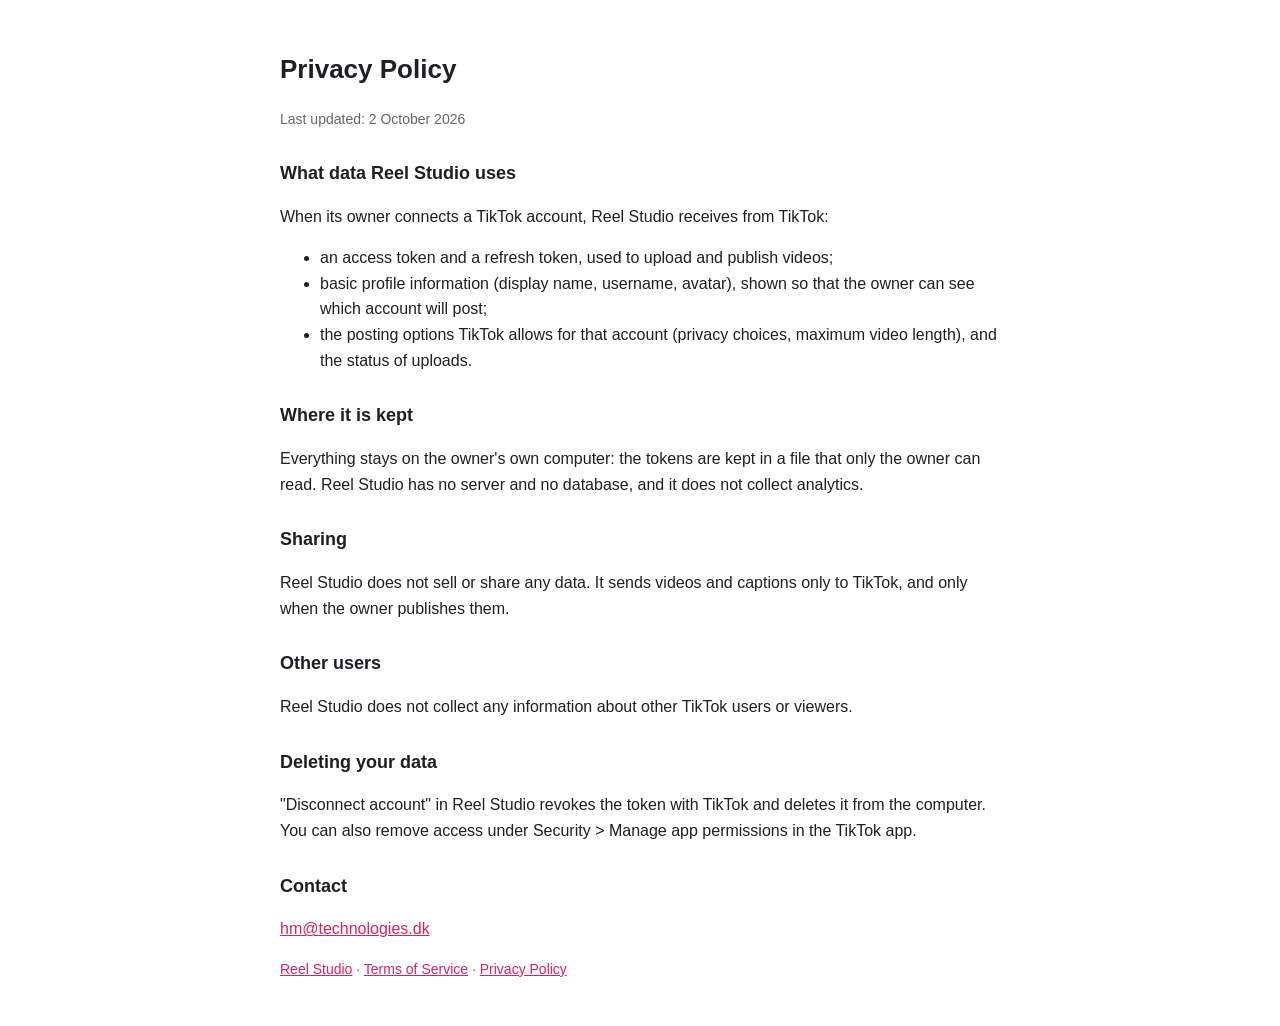
==== privacy.html @ 27cf1464 "Add Reel Studio legal pages - Add landing page describing Reel Studio - Add Terms of Service - Add P" ====
<!doctype html>
<html lang="en"><head><meta charset="utf-8"><meta name="viewport" content="width=device-width, initial-scale=1">
<title>Reel Studio – Privacy Policy</title>
<style>body{max-width:720px;margin:0 auto;padding:32px 16px;font:16px/1.6 -apple-system,BlinkMacSystemFont,"Segoe UI",sans-serif;color:#1d1f24;background:#fff}
h1{font-size:26px}h2{font-size:18px;margin-top:28px}a{color:#d6245f}.muted{color:#666;font-size:14px}</style></head><body>
<h1>Privacy Policy</h1>
<p class="muted">Last updated: 2 October 2026</p>
<h2>What data Reel Studio uses</h2>
<p>When its owner connects a TikTok account, Reel Studio receives from TikTok:</p>
<ul><li>an access token and a refresh token, used to upload and publish videos;</li>
<li>basic profile information (display name, username, avatar), shown so that the owner can see which account will post;</li>
<li>the posting options TikTok allows for that account (privacy choices, maximum video length), and the status of uploads.</li></ul>
<h2>Where it is kept</h2>
<p>Everything stays on the owner's own computer: the tokens are kept in a file that only the owner can read. Reel Studio has no
server and no database, and it does not collect analytics.</p>
<h2>Sharing</h2>
<p>Reel Studio does not sell or share any data. It sends videos and captions only to TikTok, and only when the owner publishes them.</p>
<h2>Other users</h2>
<p>Reel Studio does not collect any information about other TikTok users or viewers.</p>
<h2>Deleting your data</h2>
<p>"Disconnect account" in Reel Studio revokes the token with TikTok and deletes it from the computer. You can also remove access
under Security &gt; Manage app permissions in the TikTok app.</p>
<h2>Contact</h2>
<p><a href="mailto:hm@technologies.dk">hm@technologies.dk</a></p>
<p class="muted"><a href="index.html">Reel Studio</a> · <a href="terms.html">Terms of Service</a> · <a href="privacy.html">Privacy Policy</a></p>
</body></html>
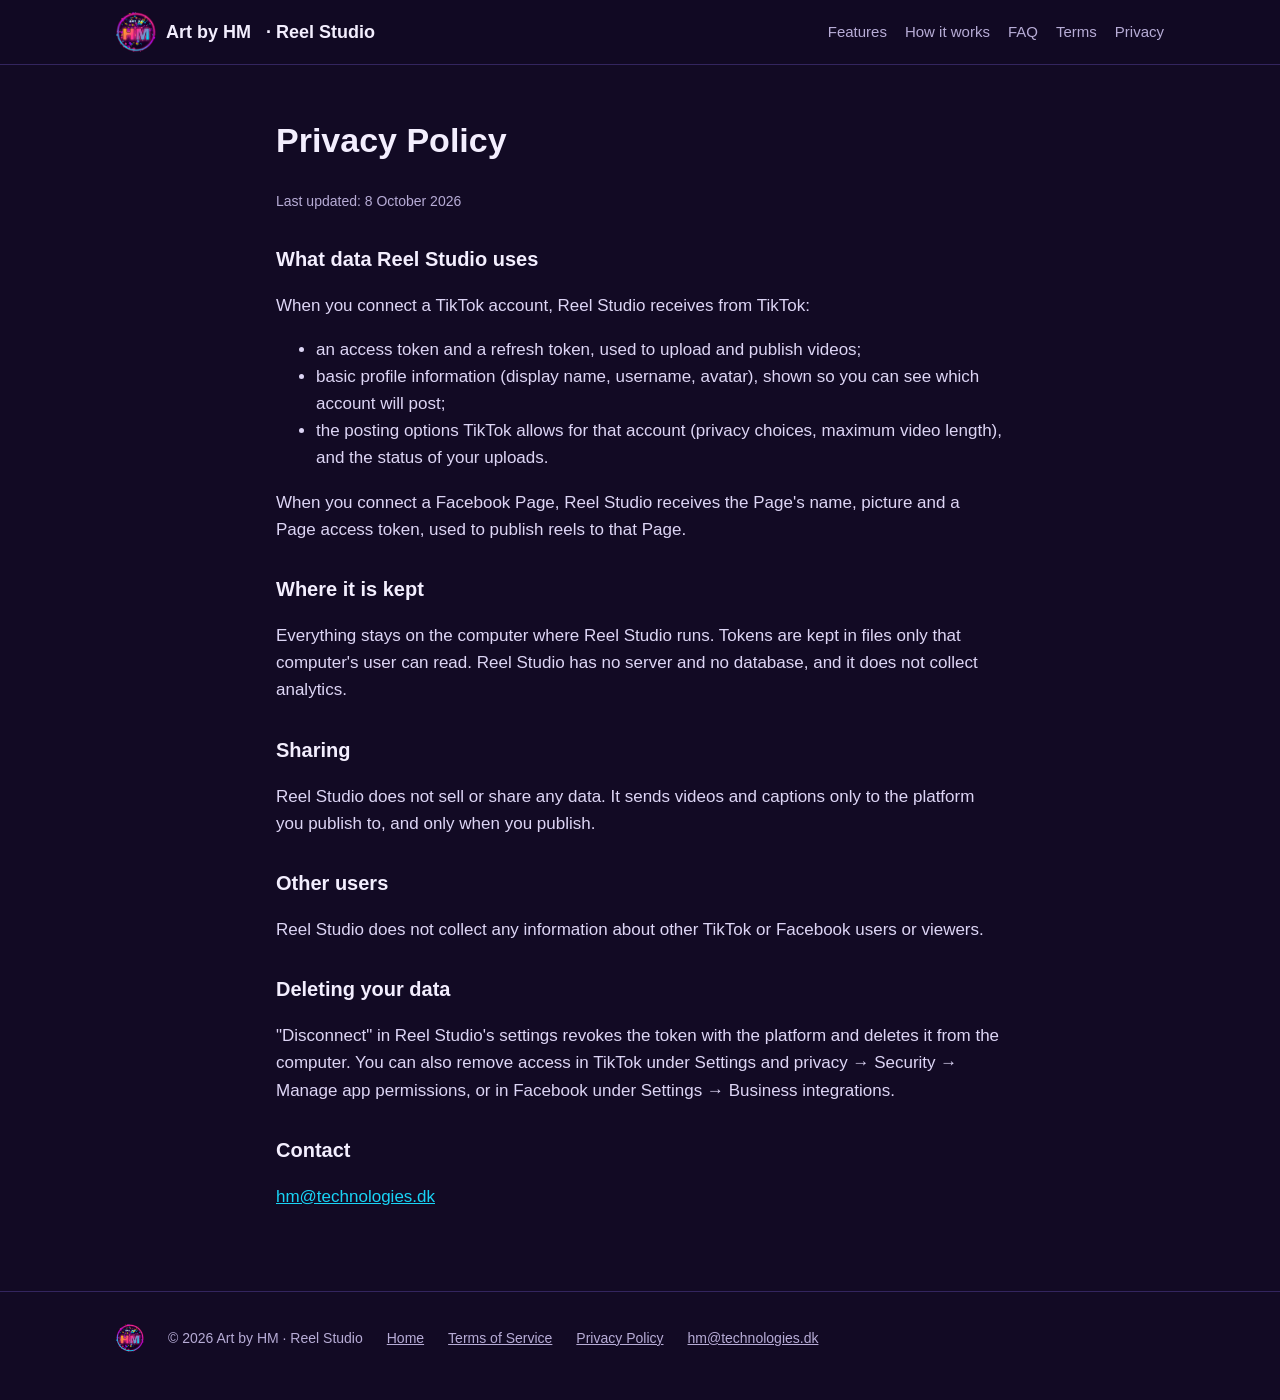
==== commit 278831ec: "Build out the Reel Studio website - Add a full homepage: features, how it works, TikTok integration," ====
--- a/privacy.html
+++ b/privacy.html
@@ -1,26 +1,46 @@
 <!doctype html>
-<html lang="en"><head><meta charset="utf-8"><meta name="viewport" content="width=device-width, initial-scale=1">
-<title>Reel Studio – Privacy Policy</title>
-<style>body{max-width:720px;margin:0 auto;padding:32px 16px;font:16px/1.6 -apple-system,BlinkMacSystemFont,"Segoe UI",sans-serif;color:#1d1f24;background:#fff}
-h1{font-size:26px}h2{font-size:18px;margin-top:28px}a{color:#d6245f}.muted{color:#666;font-size:14px}</style></head><body>
+<html lang="en">
+<head>
+<meta charset="utf-8">
+<meta name="viewport" content="width=device-width, initial-scale=1">
+<title>Privacy Policy · Reel Studio</title>
+<meta name="description" content="Reel Studio by Art by HM: turn long videos into vertical reels with captions and voiceover, then publish or schedule them to TikTok and Facebook.">
+<link rel="icon" href="assets/favicon.ico" sizes="32x32">
+<link rel="icon" type="image/png" href="assets/icon-192.png" sizes="192x192">
+<link rel="apple-touch-icon" href="assets/icon-180.png">
+<meta property="og:image" content="https://hammad-embrace.github.io/reelstudio/assets/icon-512.png">
+<link rel="stylesheet" href="assets/style.css">
+</head>
+<body>
+<header class="top"><div class="wrap">
+  <a class="brand" href="./"><img src="assets/icon-192.png" alt="Art by HM logo">Art by HM<span class="long">&nbsp;· Reel Studio</span></a>
+  <nav><a class="opt" href="./#features">Features</a><a class="opt" href="./#how">How it works</a><a class="opt" href="./#faq">FAQ</a><a href="terms.html">Terms</a><a href="privacy.html">Privacy</a></nav>
+</div></header>
+<main class="wrap doc">
 <h1>Privacy Policy</h1>
-<p class="muted">Last updated: 2 October 2026</p>
+<p class="muted">Last updated: 8 October 2026</p>
 <h2>What data Reel Studio uses</h2>
-<p>When its owner connects a TikTok account, Reel Studio receives from TikTok:</p>
+<p>When you connect a TikTok account, Reel Studio receives from TikTok:</p>
 <ul><li>an access token and a refresh token, used to upload and publish videos;</li>
-<li>basic profile information (display name, username, avatar), shown so that the owner can see which account will post;</li>
-<li>the posting options TikTok allows for that account (privacy choices, maximum video length), and the status of uploads.</li></ul>
+<li>basic profile information (display name, username, avatar), shown so you can see which account will post;</li>
+<li>the posting options TikTok allows for that account (privacy choices, maximum video length), and the status of your uploads.</li></ul>
+<p>When you connect a Facebook Page, Reel Studio receives the Page's name, picture and a Page access token, used to publish reels to that Page.</p>
 <h2>Where it is kept</h2>
-<p>Everything stays on the owner's own computer: the tokens are kept in a file that only the owner can read. Reel Studio has no
-server and no database, and it does not collect analytics.</p>
+<p>Everything stays on the computer where Reel Studio runs. Tokens are kept in files only that computer's user can read.
+Reel Studio has no server and no database, and it does not collect analytics.</p>
 <h2>Sharing</h2>
-<p>Reel Studio does not sell or share any data. It sends videos and captions only to TikTok, and only when the owner publishes them.</p>
+<p>Reel Studio does not sell or share any data. It sends videos and captions only to the platform you publish to, and only when you publish.</p>
 <h2>Other users</h2>
-<p>Reel Studio does not collect any information about other TikTok users or viewers.</p>
+<p>Reel Studio does not collect any information about other TikTok or Facebook users or viewers.</p>
 <h2>Deleting your data</h2>
-<p>"Disconnect account" in Reel Studio revokes the token with TikTok and deletes it from the computer. You can also remove access
-under Security &gt; Manage app permissions in the TikTok app.</p>
+<p>"Disconnect" in Reel Studio's settings revokes the token with the platform and deletes it from the computer. You can also remove access
+in TikTok under Settings and privacy → Security → Manage app permissions, or in Facebook under Settings → Business integrations.</p>
 <h2>Contact</h2>
 <p><a href="mailto:hm@technologies.dk">hm@technologies.dk</a></p>
-<p class="muted"><a href="index.html">Reel Studio</a> · <a href="terms.html">Terms of Service</a> · <a href="privacy.html">Privacy Policy</a></p>
-</body></html>
+</main>
+<footer><div class="wrap">
+  <img src="assets/icon-192.png" alt=""><span>© 2026 Art by HM · Reel Studio</span>
+  <a href="./">Home</a><a href="terms.html">Terms of Service</a><a href="privacy.html">Privacy Policy</a><a href="mailto:hm@technologies.dk">hm@technologies.dk</a>
+</div></footer>
+</body>
+</html>
--- a/assets/style.css
+++ b/assets/style.css
@@ -0,0 +1,62 @@
+:root {
+  --bg: #120a24; --panel: #1c1236; --panel2: #24184a; --line: #33255e;
+  --text: #f3eefe; --muted: #b7acd6; --pink: #ff3d9a; --orange: #ff9a3d; --cyan: #19d3f5;
+}
+* { box-sizing: border-box; }
+html { scroll-behavior: smooth; }
+body { margin: 0; background: var(--bg); color: var(--text); font: 17px/1.6 "Inter", -apple-system, BlinkMacSystemFont, "Segoe UI", sans-serif; }
+a { color: var(--cyan); }
+.wrap { max-width: 1080px; margin: 0 auto; padding: 0 16px; }
+header.top { position: sticky; top: 0; z-index: 10; background: rgba(18,10,36,.85); backdrop-filter: blur(10px); border-bottom: 1px solid var(--line); }
+header.top .wrap { display: flex; align-items: center; gap: 12px; height: 64px; }
+header.top img { width: 40px; height: 40px; border-radius: 50%; }
+header.top .brand { font-weight: 800; font-size: 18px; color: var(--text); text-decoration: none; display: flex; align-items: center; gap: 10px; }
+header.top nav { margin-left: auto; display: flex; gap: 18px; font-size: 15px; }
+header.top nav a { color: var(--muted); text-decoration: none; }
+header.top nav a:hover { color: var(--text); }
+@media (max-width: 640px) { header.top nav a.opt { display: none; } }
+.hero { padding: 72px 16px 48px; display: grid; grid-template-columns: 1.2fr 1fr; gap: 40px; align-items: center; }
+@media (max-width: 860px) { .hero { grid-template-columns: 1fr; padding-top: 40px; } }
+.hero h1 { font-size: clamp(34px, 5vw, 54px); line-height: 1.1; margin: 0 0 18px; }
+.grad { background: linear-gradient(90deg, var(--orange), var(--pink), var(--cyan)); -webkit-background-clip: text; background-clip: text; color: transparent; }
+.hero p.lead { font-size: 19px; color: var(--muted); margin: 0 0 26px; }
+.btn { display: inline-block; padding: 12px 22px; border-radius: 999px; font-weight: 700; text-decoration: none; margin: 0 10px 10px 0; }
+.btn.main { background: linear-gradient(90deg, var(--pink), #c13dff); color: #fff; }
+.btn.ghost { border: 1px solid var(--line); color: var(--text); }
+.shot { width: 100%; border-radius: 16px; border: 1px solid var(--line); box-shadow: 0 20px 60px rgba(255,61,154,.18); display: block; }
+section { padding: 56px 0; border-top: 1px solid var(--line); }
+section h2 { font-size: 32px; margin: 0 0 8px; }
+section .sub { color: var(--muted); margin: 0 0 32px; }
+.grid { display: grid; grid-template-columns: repeat(3, 1fr); gap: 18px; }
+@media (max-width: 860px) { .grid { grid-template-columns: 1fr; } }
+.card { background: var(--panel); border: 1px solid var(--line); border-radius: 16px; padding: 22px; }
+.card .ico { font-size: 26px; }
+.card h3 { margin: 10px 0 6px; font-size: 18px; }
+.card p { margin: 0; color: var(--muted); font-size: 15px; }
+.steps { counter-reset: s; display: grid; gap: 14px; }
+.step { display: flex; gap: 16px; align-items: flex-start; background: var(--panel); border: 1px solid var(--line); border-radius: 14px; padding: 18px; }
+.step::before { counter-increment: s; content: counter(s); flex: none; width: 34px; height: 34px; border-radius: 50%; display: grid; place-items: center; font-weight: 800; background: linear-gradient(135deg, var(--pink), var(--cyan)); color: #fff; }
+.step b { display: block; }
+.step span { color: var(--muted); font-size: 15px; }
+.two { display: grid; grid-template-columns: 1fr 1fr; gap: 28px; align-items: center; }
+@media (max-width: 860px) { .two { grid-template-columns: 1fr; } }
+details { background: var(--panel); border: 1px solid var(--line); border-radius: 12px; padding: 14px 18px; margin-bottom: 10px; }
+summary { cursor: pointer; font-weight: 700; }
+details p { color: var(--muted); margin: 10px 0 0; }
+footer { border-top: 1px solid var(--line); padding: 32px 0 48px; color: var(--muted); font-size: 14px; }
+footer .wrap { display: flex; flex-wrap: wrap; gap: 14px 24px; align-items: center; }
+footer img { width: 28px; height: 28px; border-radius: 50%; }
+footer a { color: var(--muted); }
+.doc { max-width: 760px; padding: 48px 16px 64px; }
+.doc h1 { font-size: 34px; margin-top: 0; }
+.doc h2 { font-size: 20px; margin-top: 30px; }
+.doc p, .doc li { color: #ddd5f5; }
+.doc .muted { color: var(--muted); font-size: 14px; }
+/* let grid items and screenshots shrink on phones */
+.hero > *, .grid > *, .two > * { min-width: 0; }
+img { max-width: 100%; height: auto; }
+@media (max-width: 640px) {
+  header.top .brand span.long { display: none; }
+  header.top nav { gap: 14px; }
+  section h2 { font-size: 26px; }
+}
